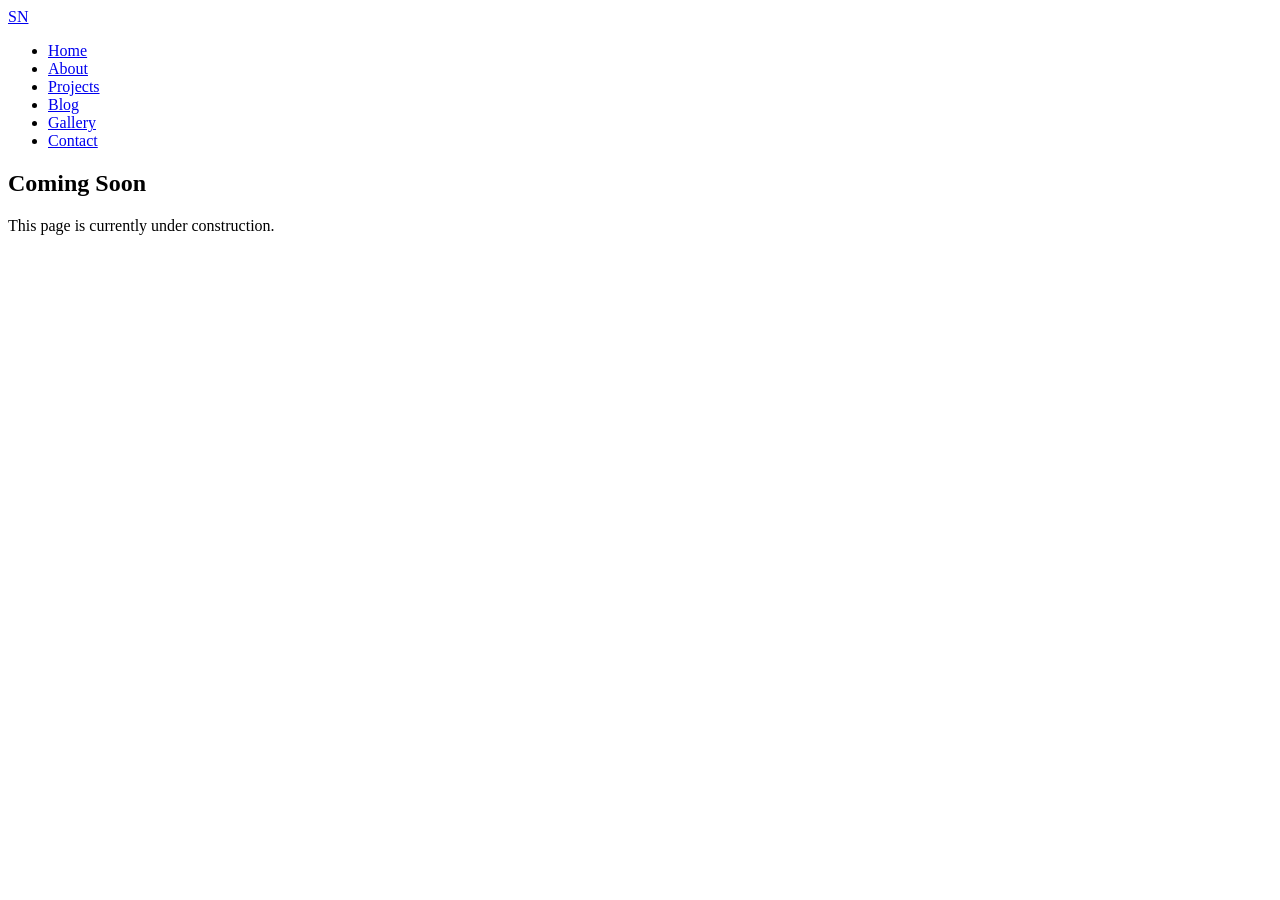
==== about.html @ f12b9c79 "Add files via upload" ====
<!DOCTYPE html>
<html lang="en">
<head>
<meta charset="UTF-8">
<meta name="viewport" content="width=device-width, initial-scale=1.0">
<title>Coming Soon</title>

<link rel="stylesheet" href="css/style.css">

</head>

<body>

<nav>

<a href="index.html" class="logo">SN</a>

<ul class="nav-links">

<li><a href="index.html">Home</a></li>
<li><a href="about.html" class="active">About</a></li>
<li><a href="projects.html">Projects</a></li>
<li><a href="blog.html">Blog</a></li>
<li><a href="gallery.html">Gallery</a></li>
<li><a href="contact.html">Contact</a></li>

</ul>

</nav>

<section class="hero">

<h1>Coming Soon</h1>

<p>This page is currently under construction.</p>

</section>

</body>
</html>
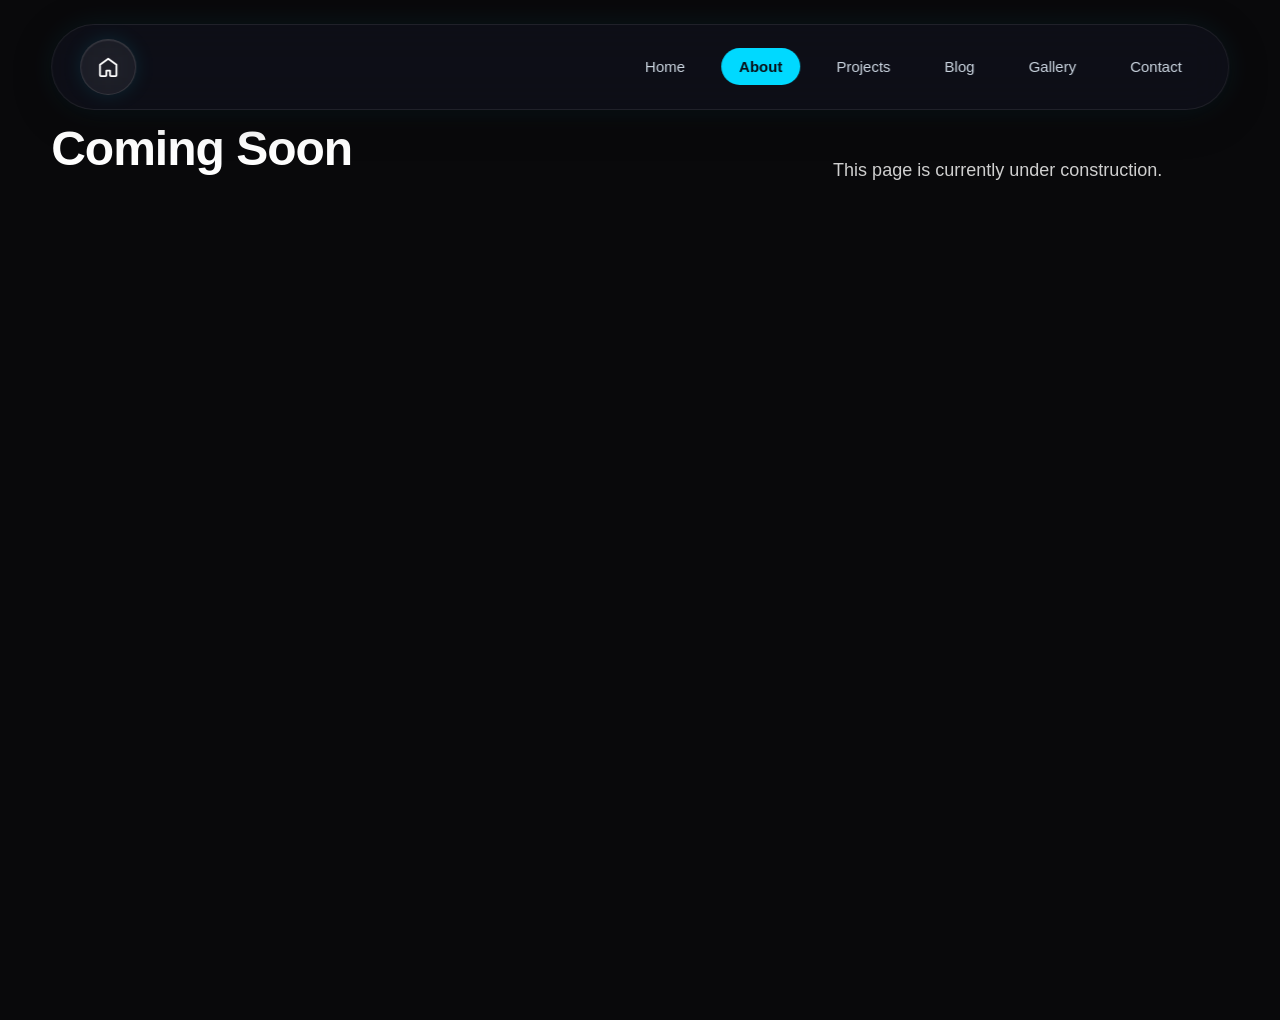
==== commit bc41d11c: "Replace SN text logo with home icon for better mobile display" ====
--- a/about.html
+++ b/about.html
@@ -13,7 +13,11 @@
 
 <nav>
 
-<a href="index.html" class="logo">SN</a>
+<a href="index.html" class="logo" aria-label="Home">
+    <svg xmlns="http://www.w3.org/2000/svg" viewBox="0 0 24 24" width="22" height="22" fill="none" stroke="currentColor" stroke-width="2" stroke-linecap="round" stroke-linejoin="round">
+        <path d="M3 9.5L12 3l9 6.5V21a1 1 0 0 1-1 1h-5a1 1 0 0 1-1-1v-5H10v5a1 1 0 0 1-1 1H4a1 1 0 0 1-1-1z"/>
+    </svg>
+</a>
 
 <ul class="nav-links">
 
--- a/css/style.css
+++ b/css/style.css
@@ -0,0 +1,918 @@
+*{
+margin:0;
+padding:0;
+box-sizing:border-box;
+font-family:Arial,Helvetica,sans-serif;
+}
+
+body{
+background:#09090b;
+color:white;
+overflow-x:hidden;
+min-height:100vh;
+position:relative;
+}
+
+#background{
+position:fixed;
+width:100%;
+height:100%;
+top:0;
+left:0;
+overflow:hidden;
+z-index:-2;
+background:
+radial-gradient(circle at top,#111933,#05070f);
+}
+
+.blob{
+position:absolute;
+width:420px;
+height:420px;
+border-radius:50%;
+filter:blur(90px);
+animation:float 18s ease-in-out infinite;
+opacity:.55;
+}
+
+.blob1{
+background:#00d9ff;
+left:-120px;
+top:-100px;
+}
+
+.blob2{
+background:#8a5cff;
+right:-120px;
+top:150px;
+animation-delay:4s;
+}
+
+.blob3{
+background:#ff0066;
+bottom:-140px;
+left:35%;
+animation-delay:8s;
+}
+
+@keyframes float{
+
+0%{
+transform:translate(0,0) scale(1);
+}
+
+50%{
+transform:translate(120px,-80px) scale(1.25);
+}
+
+100%{
+transform:translate(0,0) scale(1);
+}
+
+}
+
+nav{
+
+position:fixed;
+
+top:24px;
+
+left:50%;
+
+transform:translateX(-50%);
+
+width:min(1200px,92%);
+
+padding:14px 28px;
+
+display:flex;
+
+justify-content:space-between;
+
+align-items:center;
+
+border-radius:999px;
+
+background:rgba(20,24,38,.45);
+
+backdrop-filter:blur(20px);
+
+border:1px solid rgba(255,255,255,.08);
+
+box-shadow:
+0 8px 40px rgba(0,0,0,.25),
+0 0 30px rgba(0,217,255,.08);
+
+z-index:1000;
+
+}
+
+.logo{
+    width:56px;
+    height:56px;
+
+    display:flex;
+    align-items:center;
+    justify-content:center;
+
+    text-decoration:none;
+
+    border-radius:50%;
+
+    background:rgba(255,255,255,.06);
+
+    backdrop-filter:blur(20px);
+
+    border:1px solid rgba(255,255,255,.12);
+
+    box-shadow:
+        0 0 20px rgba(0,217,255,.12),
+        inset 0 1px rgba(255,255,255,.08);
+
+    transition:.35s ease;
+}
+
+.logo span{
+    font-size:20px;
+    font-weight:700;
+    color:white;
+    letter-spacing:2px;
+}
+.logo:hover{
+
+    transform:translateY(-3px) scale(1.06);
+
+    background:rgba(0,217,255,.15);
+
+    box-shadow:
+        0 0 35px rgba(0,217,255,.35),
+        inset 0 1px rgba(255,255,255,.15);
+
+}
+.logo{
+    width:56px;
+    height:56px;
+
+    display:flex;
+    align-items:center;
+    justify-content:center;
+
+    position:relative;
+    overflow:visible;
+
+    text-decoration:none;
+
+    border-radius:50%;
+
+    background:rgba(255,255,255,.06);
+
+    backdrop-filter:blur(20px);
+
+    border:1px solid rgba(255,255,255,.12);
+
+    box-shadow:
+        0 0 20px rgba(0,217,255,.12),
+        inset 0 1px rgba(255,255,255,.08);
+
+    transition:.35s ease;
+}
+
+.logo:hover::before{
+
+opacity:1;
+
+}
+
+nav ul{
+
+display:flex;
+gap:35px;
+
+list-style:none;
+
+}
+
+nav a{
+
+text-decoration:none;
+
+color:white;
+
+transition:.3s;
+
+}
+
+nav a:hover{
+
+color:#00d9ff;
+
+}
+
+.hero{
+width:min(1400px,92%);
+margin:120px auto 80px;
+display:grid;
+grid-template-columns:1.5fr .8fr;
+align-items:center;
+gap:40px;
+}
+
+.hero h1{
+    font-size:48px;
+    font-weight:600;
+    line-height:1.2;
+    margin-bottom:12px;
+    letter-spacing:-1px;
+}
+
+.hero h1 span{
+white-space:nowrap;
+}
+
+.hero h2{
+    font-size:22px;
+    font-weight:400;
+    color:#9ca3af;
+    margin-bottom:20px;
+}
+
+.hero p{
+
+margin-top:30px;
+
+font-size:18px;
+
+line-height:1.8;
+
+color:#cfcfcf;
+
+}
+
+.hero-buttons{
+    display:flex;
+    gap:16px;
+    margin-top:35px;
+}
+
+.btn{
+    display:inline-flex;
+    align-items:center;
+    justify-content:center;
+
+    padding:14px 28px;
+
+    border-radius:999px;
+
+    text-decoration:none;
+
+    font-size:15px;
+    font-weight:600;
+
+    transition:all .3s ease;
+}
+
+.btn.primary{
+    background:#00d9ff;
+    color:#091018;
+}
+
+.btn.primary:hover{
+    transform:translateY(-3px);
+    box-shadow:0 12px 30px rgba(0,217,255,.35);
+}
+
+.btn.secondary{
+    background:rgba(255,255,255,.05);
+    border:1px solid rgba(255,255,255,.1);
+    color:white;
+}
+
+.btn.secondary:hover{
+    background:rgba(255,255,255,.1);
+    transform:translateY(-3px);
+}
+
+.profile-card{
+
+    background:rgba(255,255,255,.05);
+
+    border:1px solid rgba(255,255,255,.08);
+
+    backdrop-filter:blur(24px);
+
+    border-radius:28px;
+
+    padding:40px 30px;
+
+    text-align:center;
+
+    box-shadow:
+        0 20px 50px rgba(0,0,0,.35);
+
+    transition:all .35s ease;
+
+}
+.profile-card:hover{
+
+    transform:translateY(-8px);
+
+    box-shadow:
+        0 25px 60px rgba(0,0,0,.45),
+        0 0 35px rgba(0,217,255,.15);
+
+}
+.profile-photo{
+
+width:170px;
+height:170px;
+
+margin:0 auto 20px;
+
+padding:4px;
+
+border-radius:50%;
+
+background:linear-gradient(
+135deg,
+#00d9ff,
+#4f46e5,
+#00d9ff
+);
+
+box-shadow:
+0 0 30px rgba(0,217,255,.25);
+
+}
+
+.profile-photo img{
+
+width:100%;
+height:100%;
+
+object-fit:cover;
+
+border-radius:50%;
+
+display:block;
+
+}
+
+#loader{
+
+position:fixed;
+
+inset:0;
+
+background-image: linear-gradient(rgba(0, 0, 0, 0.6), rgba(0, 0, 0, 0.6)), url('../images/samurai-bg.jpg');
+background-size: cover;
+background-position: center;
+background-repeat: no-repeat;
+
+display:flex;
+
+flex-direction:column;
+
+justify-content:center;
+
+align-items:center;
+
+gap:25px;
+
+z-index:9999;
+
+}
+
+.loading-bar{
+
+width:320px;
+
+height:8px;
+
+background:#222;
+
+border-radius:20px;
+
+overflow:hidden;
+
+}
+
+.loading-fill{
+
+height:100%;
+
+width:0;
+
+background:linear-gradient(90deg,#00d9ff,#8a5cff);
+
+animation:loading 3s forwards;
+
+}
+
+@keyframes loading{
+
+100%{
+
+width:100%;
+
+}
+
+}
+#loader{
+transition:opacity .8s ease;
+}
+#welcome{
+position:fixed;
+inset:0;
+display:flex;
+justify-content:center;
+align-items:center;
+background:rgba(0,0,0,.75);
+backdrop-filter:blur(10px);
+opacity:0;
+pointer-events:none;
+z-index:5000;
+transition:opacity .6s ease;
+}
+
+#welcome.show{
+opacity:1;
+}
+
+#welcome-text{
+font-size:56px;
+font-weight:700;
+letter-spacing:2px;
+color:white;
+opacity:0;
+transform:scale(0.85);
+transition:opacity .8s ease, transform .8s ease;
+}
+
+#welcome.show #welcome-text{
+opacity:1;
+transform:scale(1);
+}
+.tag{
+    display:inline-block;
+    padding:8px 16px;
+    margin-bottom:20px;
+
+    background:rgba(255,255,255,.05);
+
+    border:1px solid rgba(255,255,255,.08);
+
+    border-radius:999px;
+
+    color:#cbd5e1;
+
+    font-size:13px;
+
+    letter-spacing:.5px;
+}
+
+.socials{
+
+display:flex;
+
+gap:14px;
+
+margin-top:25px;
+
+}
+
+.socials a{
+
+text-decoration:none;
+
+color:white;
+
+padding:10px 18px;
+
+border-radius:25px;
+
+background:rgba(255,255,255,.08);
+
+transition:.3s;
+
+}
+
+.socials a:hover{
+
+background:#00d9ff;
+
+color:black;
+
+}
+.background{
+position:fixed;
+inset:0;
+overflow:hidden;
+z-index:-5;
+}
+
+.grid{
+position:absolute;
+inset:0;
+
+background-image:
+linear-gradient(rgba(255,255,255,.04) 1px,transparent 1px),
+linear-gradient(90deg,rgba(255,255,255,.04) 1px,transparent 1px);
+
+background-size:60px 60px;
+
+mask-image:radial-gradient(circle,black 40%,transparent 100%);
+}
+
+.blob{
+
+position:absolute;
+
+width:500px;
+height:500px;
+
+border-radius:50%;
+
+filter:blur(120px);
+
+opacity:.45;
+
+animation:float 16s ease-in-out infinite;
+
+}
+
+.blob1{
+
+background:#00d9ff;
+
+top:-150px;
+
+left:-120px;
+
+}
+
+.blob2{
+
+background:#ff0077;
+
+bottom:-180px;
+
+left:35%;
+
+animation-delay:4s;
+
+}
+
+.blob3{
+
+background:#7b61ff;
+
+right:-150px;
+
+top:100px;
+
+animation-delay:8s;
+
+}
+
+@keyframes float{
+
+0%{
+
+transform:translate(0,0) scale(1);
+
+}
+
+50%{
+
+transform:translate(60px,-70px) scale(1.2);
+
+}
+
+100%{
+
+transform:translate(0,0) scale(1);
+
+}
+
+}
+@media (max-width: 900px){
+
+.hero{
+grid-template-columns:1fr;
+text-align:center;
+}
+
+.hero h1{
+    font-size:48px;
+    font-weight:600;
+    line-height:1.2;
+    margin-bottom:12px;
+    letter-spacing:-1px;
+}
+
+.hero h1 span{
+    white-space:nowrap;
+}
+}
+.cursor{
+    color:#00d9ff;
+    animation:blink 1s infinite;
+}
+
+@keyframes blink{
+    0%,50%{
+        opacity:1;
+    }
+
+    51%,100%{
+        opacity:0;
+    }
+}
+.projects{
+    width:min(1200px,92%);
+    margin:120px auto;
+}
+
+.section-title{
+    text-align:center;
+    margin-bottom:50px;
+}
+
+.section-title h2{
+    font-size:36px;
+    margin-bottom:10px;
+}
+
+.section-title p{
+    color:#9ca3af;
+}
+
+.project-grid{
+    display:grid;
+    grid-template-columns:repeat(auto-fit,minmax(280px,1fr));
+    gap:30px;
+}
+
+.project-card{
+    background:rgba(255,255,255,.06);
+    border:1px solid rgba(255,255,255,.08);
+    backdrop-filter:blur(18px);
+    border-radius:24px;
+    padding:22px;
+    transition:.3s;
+}
+
+.project-card:hover{
+    transform:translateY(-8px);
+    box-shadow:0 15px 40px rgba(0,217,255,.18);
+}
+
+.project-image{
+    height:180px;
+    border-radius:18px;
+    display:flex;
+    align-items:center;
+    justify-content:center;
+    background:linear-gradient(135deg,#1e293b,#111827);
+    color:#9ca3af;
+    margin-bottom:20px;
+}
+
+.project-card h3{
+    margin-bottom:12px;
+}
+
+.project-card p{
+    color:#cbd5e1;
+    margin-bottom:18px;
+    line-height:1.6;
+}
+
+.project-card a{
+    color:#00d9ff;
+    text-decoration:none;
+    font-weight:600;
+}
+
+.project-card a:hover{
+    text-decoration:underline;
+}
+.nav-links{
+
+display:flex;
+
+gap:18px;
+
+list-style:none;
+
+margin:0;
+
+padding:0;
+
+}
+
+.nav-links a{
+
+text-decoration:none;
+
+color:#cbd5e1;
+
+padding:10px 18px;
+
+border-radius:999px;
+
+transition:.3s;
+
+font-size:15px;
+
+}
+
+.nav-links a:hover{
+
+background:rgba(255,255,255,.08);
+
+color:white;
+
+}
+
+.nav-links a.active{
+
+background:#00d9ff;
+
+color:#091018;
+
+font-weight:600;
+
+}
+.eyebrow{
+    display:inline-block;
+    margin-bottom:18px;
+    font-size:13px;
+    font-weight:600;
+    letter-spacing:2px;
+    text-transform:uppercase;
+    color:#00d9ff;
+}
+.background{
+
+    position:fixed;
+
+    inset:0;
+
+    overflow:hidden;
+
+    z-index:-2;
+
+}
+
+.blob{
+
+    position:absolute;
+
+    border-radius:50%;
+
+    filter:blur(120px);
+
+    opacity:.35;
+
+    animation:float 18s ease-in-out infinite;
+
+}
+
+.blob1{
+
+    width:420px;
+    height:420px;
+
+    background:#00d9ff;
+
+    top:-120px;
+    left:-100px;
+
+}
+
+.blob2{
+
+    width:380px;
+    height:380px;
+
+    background:#4f46e5;
+
+    bottom:-100px;
+    right:-80px;
+
+    animation-delay:4s;
+
+}
+
+.blob3{
+
+    width:320px;
+    height:320px;
+
+    background:#2563eb;
+
+    top:45%;
+    left:50%;
+
+    transform:translate(-50%,-50%);
+
+    animation-delay:8s;
+
+}
+
+@keyframes float{
+
+    0%{
+
+        transform:translate(0,0) scale(1);
+
+    }
+
+    50%{
+
+        transform:translate(60px,-40px) scale(1.15);
+
+    }
+
+    100%{
+
+        transform:translate(0,0) scale(1);
+
+    }
+
+}
+    
+/* Social links - shared base */
+.social-links {
+  display: flex;
+  justify-content: center;
+  gap: 1.5rem;
+  flex-wrap: wrap;
+}
+
+.social-link {
+  display: flex;
+  align-items: center;
+  gap: 0.75rem;
+  color: #fff;
+  text-decoration: none;
+  font-size: 1rem;
+  transition: all 0.2s ease;
+}
+
+.social-link svg {
+  width: 22px;
+  height: 22px;
+  flex-shrink: 0;
+  padding: 8px;
+  background: rgba(255, 255, 255, 0.1);
+  border-radius: 50%;
+  box-sizing: content-box;
+  transition: all 0.2s ease;
+}
+
+.social-link:hover svg {
+  background: rgba(255, 255, 255, 0.25);
+  transform: translateY(-2px);
+}
+
+/* Column layout (used on contact page) */
+.social-links-column {
+  display: flex;
+  flex-direction: column;
+  align-items: flex-start;
+  gap: 0.9rem;
+  margin-top: 1.5rem;
+}
+
+/* Contact page background */
+.contact-bg {
+  background-image: linear-gradient(rgba(0, 0, 0, 0.55), rgba(0, 0, 0, 0.55)), url('../images/samurai-bg.jpg');
+  background-size: cover;
+  background-position: center;
+  background-repeat: no-repeat;
+  background-attachment: fixed;
+  min-height: 100vh;
+}
+
+.contact-hero {
+  color: #fff;
+  grid-template-columns: 1fr;
+}
+.post-content {
+  max-width: 800px;
+}
+
+.post-image {
+  width: 100%;
+  border-radius: 20px;
+  margin-bottom: 20px;
+}
+.welcome-box {
+  transition: transform 0.5s ease, opacity 0.5s ease;
+}
+
+#welcome:not(.show) .welcome-box {
+  transform: scale(0.95);
+}
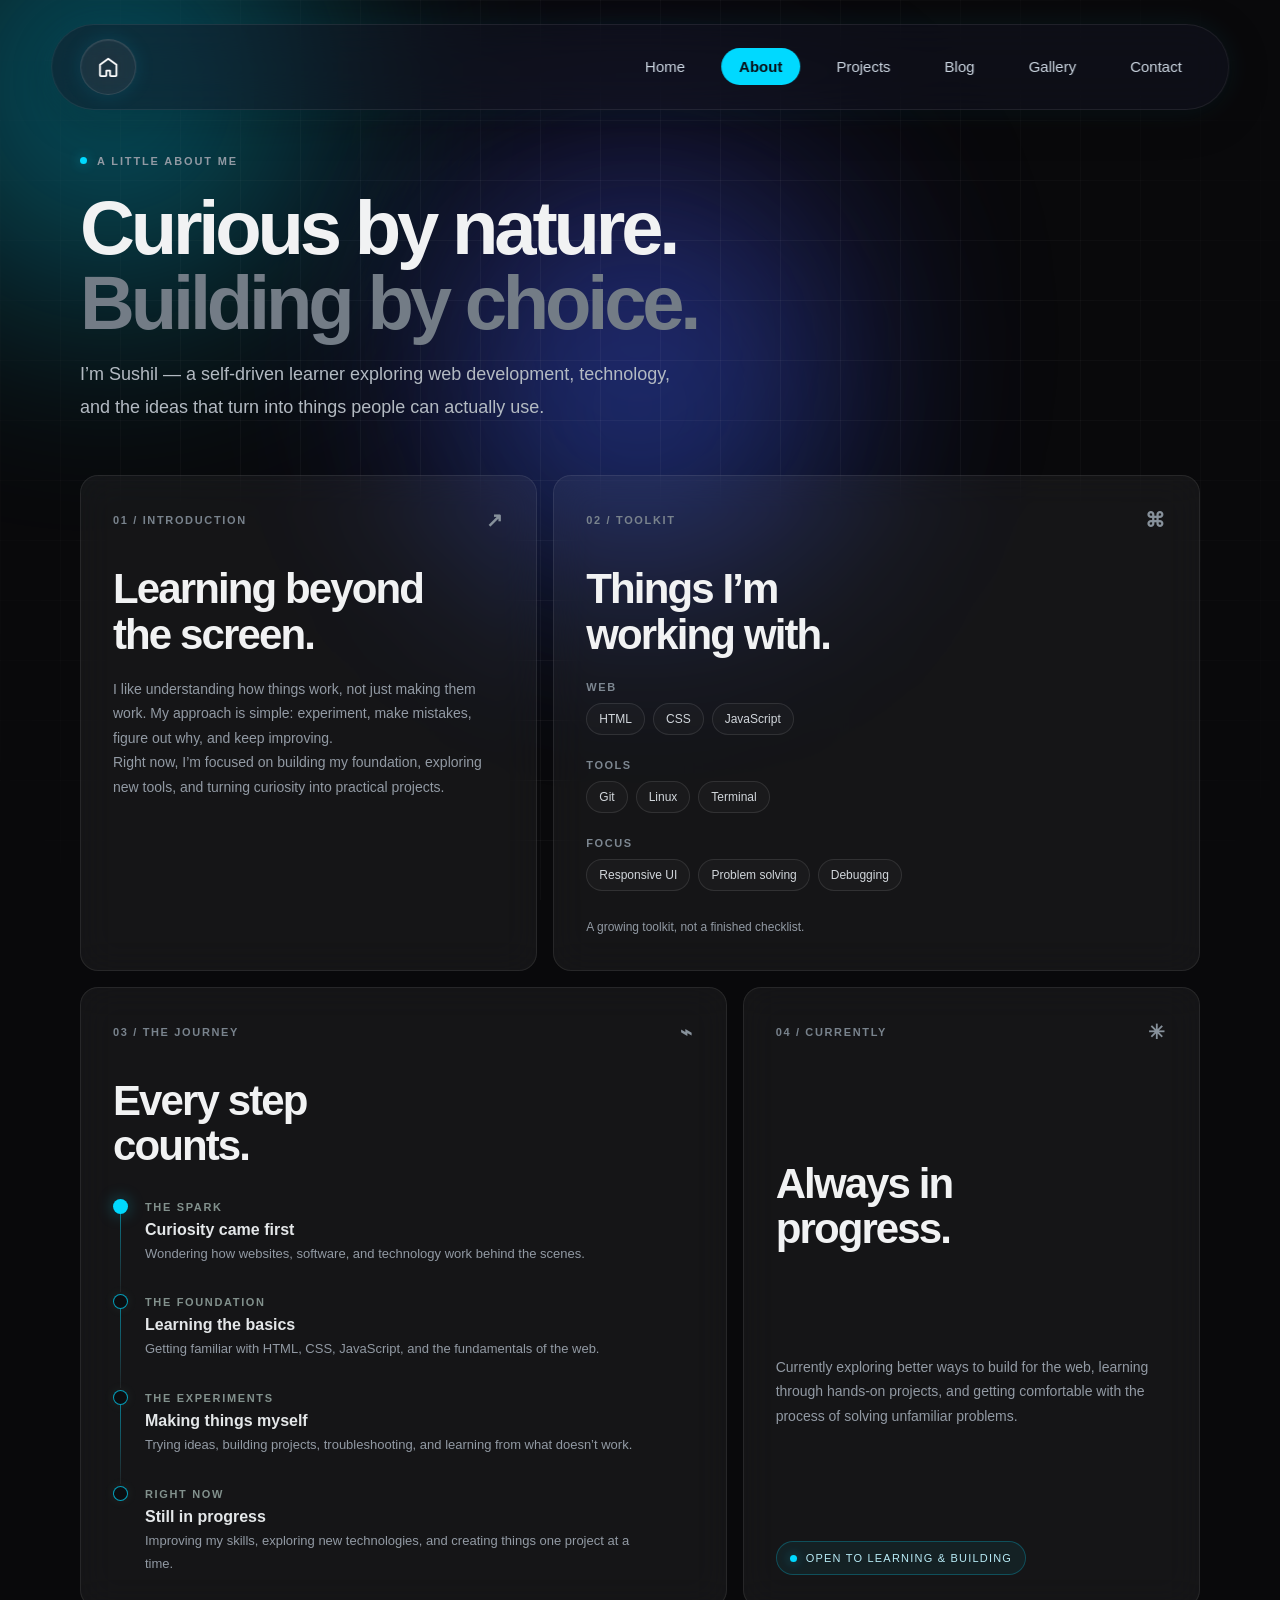
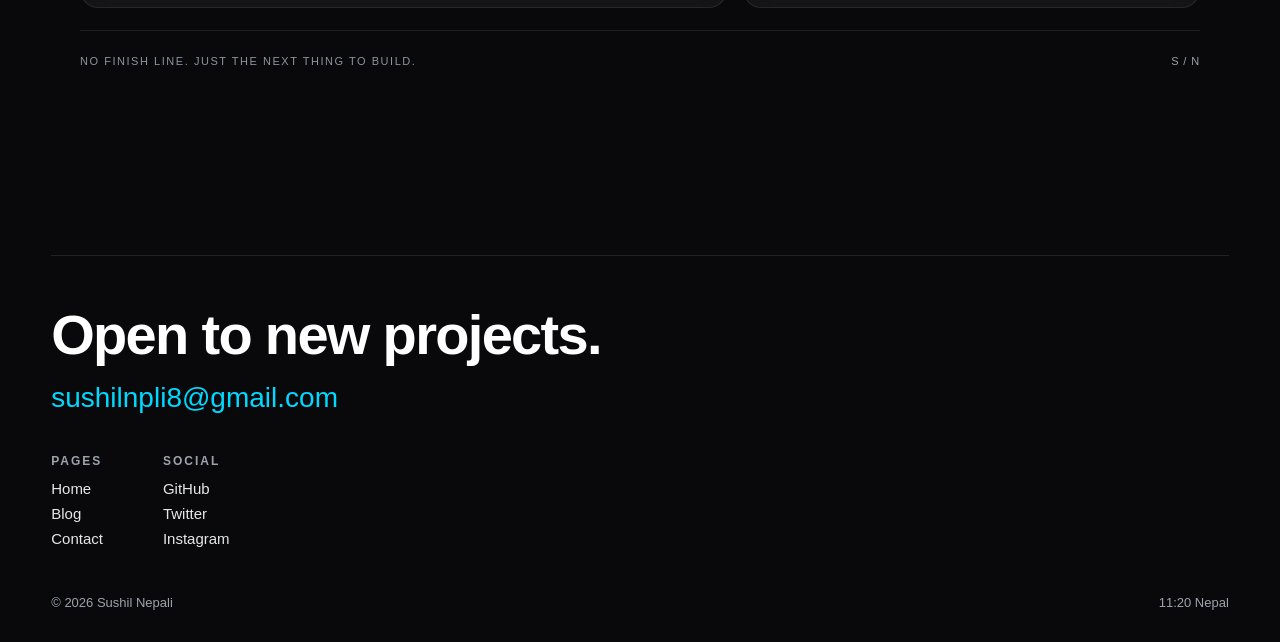
==== commit fefec384: "Revamp about.html with personal details and layout Updated the about page to include personal inform" ====
--- a/about.html
+++ b/about.html
@@ -3,15 +3,19 @@
 <head>
 <meta charset="UTF-8">
 <meta name="viewport" content="width=device-width, initial-scale=1.0">
-<title>Coming Soon</title>
+<title>About | Sushil Nepali</title>
+<link rel="stylesheet" href="css/style.css">
+<link rel="stylesheet" href="css/about.css">
+</head>
+<body>
+    <div class="background">
+        <div class="blob blob1"></div>
+        <div class="blob blob2"></div>
+        <div class="blob blob3"></div>
+        <div class="grid"></div>
+    </div>
 
-<link rel="stylesheet" href="css/style.css">
-
-</head>
-
-<body>
-
-<nav>
+    <nav>
 
 <a href="index.html" class="logo" aria-label="Home">
     <svg xmlns="http://www.w3.org/2000/svg" viewBox="0 0 24 24" width="22" height="22" fill="none" stroke="currentColor" stroke-width="2" stroke-linecap="round" stroke-linejoin="round">
@@ -32,13 +36,58 @@
 
 </nav>
 
-<section class="hero">
+<section class="about-section" id="about">
+  <div class="about-shell">
+    <header class="about-heading reveal">
+      <span class="about-eyebrow"><span class="about-dot"></span> A LITTLE ABOUT ME</span>
+      <h2>Curious by nature.<br><span>Building by choice.</span></h2>
+      <p class="about-lead">I’m Sushil — a self-driven learner exploring web development, technology, and the ideas that turn into things people can actually use.</p>
+    </header>
 
-<h1>Coming Soon</h1>
 
-<p>This page is currently under construction.</p>
+    <div class="about-grid">
+      <article class="about-card about-intro reveal">
+        <div class="about-card-top"><span>01 / INTRODUCTION</span><span class="about-mark" aria-hidden="true">↗</span></div>
+        <h3>Learning beyond<br>the screen.</h3>
+        <p>I like understanding how things work, not just making them work. My approach is simple: experiment, make mistakes, figure out why, and keep improving.</p>
+        <p>Right now, I’m focused on building my foundation, exploring new tools, and turning curiosity into practical projects.</p>
+      </article>
 
+
+      <article class="about-card about-skills reveal">
+        <div class="about-card-top"><span>02 / TOOLKIT</span><span class="about-mark" aria-hidden="true">⌘</span></div>
+        <h3>Things I’m<br>working with.</h3>
+        <div class="about-skill-group"><span class="about-skill-label">WEB</span><div class="about-tags"><span>HTML</span><span>CSS</span><span>JavaScript</span></div></div>
+        <div class="about-skill-group"><span class="about-skill-label">TOOLS</span><div class="about-tags"><span>Git</span><span>Linux</span><span>Terminal</span></div></div>
+        <div class="about-skill-group"><span class="about-skill-label">FOCUS</span><div class="about-tags"><span>Responsive UI</span><span>Problem solving</span><span>Debugging</span></div></div>
+        <p class="about-small-note">A growing toolkit, not a finished checklist.</p>
+      </article>
+
+
+      <article class="about-card about-journey reveal">
+        <div class="about-card-top"><span>03 / THE JOURNEY</span><span class="about-mark" aria-hidden="true">⌁</span></div>
+        <h3>Every step<br>counts.</h3>
+        <div class="about-timeline">
+          <div class="about-timeline-item"><span class="about-timeline-marker"></span><div><span class="about-timeline-label">THE SPARK</span><h4>Curiosity came first</h4><p>Wondering how websites, software, and technology work behind the scenes.</p></div></div>
+          <div class="about-timeline-item"><span class="about-timeline-marker"></span><div><span class="about-timeline-label">THE FOUNDATION</span><h4>Learning the basics</h4><p>Getting familiar with HTML, CSS, JavaScript, and the fundamentals of the web.</p></div></div>
+          <div class="about-timeline-item"><span class="about-timeline-marker"></span><div><span class="about-timeline-label">THE EXPERIMENTS</span><h4>Making things myself</h4><p>Trying ideas, building projects, troubleshooting, and learning from what doesn’t work.</p></div></div>
+          <div class="about-timeline-item"><span class="about-timeline-marker"></span><div><span class="about-timeline-label">RIGHT NOW</span><h4>Still in progress</h4><p>Improving my skills, exploring new technologies, and creating things one project at a time.</p></div></div>
+        </div>
+      </article>
+
+
+      <article class="about-card about-now reveal">
+        <div class="about-card-top"><span>04 / CURRENTLY</span><span class="about-mark" aria-hidden="true">✳</span></div>
+        <h3>Always in<br>progress.</h3>
+        <p>Currently exploring better ways to build for the web, learning through hands-on projects, and getting comfortable with the process of solving unfamiliar problems.</p>
+        <div class="about-current-status"><span class="about-dot"></span> OPEN TO LEARNING &amp; BUILDING</div>
+      </article>
+    </div>
+    <footer class="about-footer reveal"><span>NO FINISH LINE. JUST THE NEXT THING TO BUILD.</span><span class="about-footer-symbol">S / N</span></footer>
+  </div>
 </section>
 
+<script src="js/about.js"></script>
+<script src="js/ui.js"></script>
 </body>
-</html>+</html>
--- a/css/style.css
+++ b/css/style.css
@@ -915,4 +915,335 @@
 
 #welcome:not(.show) .welcome-box {
   transform: scale(0.95);
-}+}
+.project-image{
+    overflow:hidden;
+}
+
+.project-image img{
+    width:100%;
+    height:100%;
+    object-fit:cover;
+    border-radius:18px;
+    display:block;
+}
+/* ---------- Homepage: Latest Posts strip ---------- */
+.latest{
+    width:min(1200px,92%);
+    margin:0 auto 80px;
+}
+
+.latest .section-title{
+    margin-bottom:30px;
+}
+
+.latest-all{
+    display:inline-block;
+    margin-top:10px;
+    color:#00d9ff;
+    text-decoration:none;
+    font-weight:600;
+}
+
+.latest-all:hover{
+    text-decoration:underline;
+}
+
+.latest-viewport{
+    overflow:hidden;
+    padding:10px 0;
+    -webkit-mask-image:linear-gradient(90deg,transparent,#000 6%,#000 94%,transparent);
+    mask-image:linear-gradient(90deg,transparent,#000 6%,#000 94%,transparent);
+}
+
+.latest-track{
+    display:flex;
+    width:max-content;
+    animation:latest-scroll var(--dur,30s) linear infinite;
+}
+
+.latest-track.static{
+    animation:none;
+    width:auto;
+    justify-content:center;
+    flex-wrap:wrap;
+}
+
+.latest-viewport:hover .latest-track,
+.latest-viewport:focus-within .latest-track{
+    animation-play-state:paused;
+}
+
+@keyframes latest-scroll{
+    to{ transform:translateX(-50%); }
+}
+
+.latest-card{
+    position:relative;
+    flex:0 0 260px;
+    height:200px;
+    margin-right:18px;
+    border-radius:20px;
+    overflow:hidden;
+    display:flex;
+    flex-direction:column;
+    justify-content:flex-end;
+    text-decoration:none;
+    color:#fff;
+    background:linear-gradient(135deg,#1e293b,#111827);
+    border:1px solid rgba(255,255,255,.08);
+    transition:transform .3s, box-shadow .3s;
+}
+
+.latest-card:hover{
+    transform:translateY(-6px);
+    box-shadow:0 15px 40px rgba(0,217,255,.18);
+}
+
+.latest-card img{
+    position:absolute;
+    inset:0;
+    width:100%;
+    height:100%;
+    object-fit:cover;
+}
+
+.latest-meta{
+    position:relative;
+    padding:16px;
+}
+
+.latest-card.has-img .latest-meta{
+    padding-top:44px;
+    background:linear-gradient(transparent,rgba(0,0,0,.82));
+}
+
+.latest-card.has-img .latest-meta:empty{
+    display:none;
+}
+
+.latest-card.text-only{
+    justify-content:center;
+}
+
+.latest-meta h3{
+    font-size:16px;
+    margin-bottom:6px;
+}
+
+.latest-meta p{
+    font-size:14px;
+    line-height:1.5;
+    color:#cbd5e1;
+    margin-bottom:6px;
+    display:-webkit-box;
+    -webkit-line-clamp:3;
+    -webkit-box-orient:vertical;
+    overflow:hidden;
+}
+
+.latest-meta span{
+    font-size:12px;
+    color:#9ca3af;
+}
+
+@media (prefers-reduced-motion:reduce){
+    .latest-track{ animation:none; }
+    .latest-viewport{ overflow-x:auto; }
+}
+/* ---------- Counter loader ---------- */
+#loader{
+    background-image:linear-gradient(rgba(0,0,0,.55),rgba(0,0,0,.55)), url('../images/samurai-bg.jpg');
+    background-color:#09090b;
+    background-size:cover;
+    background-position:center;
+    background-repeat:no-repeat;
+    display:block;
+    transition:transform .9s cubic-bezier(.76,0,.24,1);
+}
+
+#loader.done{
+    transform:translateY(-100%);
+}
+
+.loader-status,
+.loader-name{
+    position:absolute;
+    top:32px;
+    font-size:13px;
+    letter-spacing:2px;
+    text-transform:uppercase;
+}
+
+.loader-status{
+    left:5vw;
+    color:#00d9ff;
+}
+
+.loader-name{
+    right:5vw;
+    color:#9ca3af;
+}
+
+.loader-count{
+    position:absolute;
+    left:5vw;
+    bottom:48px;
+    font-size:clamp(80px,18vw,240px);
+    font-weight:600;
+    line-height:.9;
+    letter-spacing:-.04em;
+    font-variant-numeric:tabular-nums;
+}
+
+.loader-count small{
+    font-size:.25em;
+    margin-left:.1em;
+    color:#00d9ff;
+    letter-spacing:0;
+}
+
+.loader-line{
+    position:absolute;
+    left:0;
+    right:0;
+    bottom:0;
+    height:3px;
+    background:rgba(255,255,255,.08);
+}
+
+#loader-fill{
+    height:100%;
+    background:#00d9ff;
+    transform:scaleX(0);
+    transform-origin:left;
+}
+/* ---------- UI refresh ---------- */
+
+/* Section headings: left-aligned with a divider */
+.section-title{
+    text-align:left;
+    padding-bottom:18px;
+    margin-bottom:36px;
+    border-bottom:1px solid rgba(255,255,255,.1);
+}
+
+.section-title h2{
+    font-size:32px;
+    letter-spacing:-.02em;
+}
+
+/* Status bar under the hero */
+.hero-meta-bar{
+    width:min(1200px,92%);
+    margin:0 auto 60px;
+    padding:16px 0;
+    border-top:1px solid rgba(255,255,255,.1);
+    border-bottom:1px solid rgba(255,255,255,.1);
+    display:flex;
+    align-items:center;
+    flex-wrap:wrap;
+    gap:12px;
+    font-size:14px;
+    color:#9ca3af;
+}
+
+.hero-meta-bar [data-clock]{
+    color:#fff;
+    font-variant-numeric:tabular-nums;
+}
+
+.status-dot{
+    width:8px;
+    height:8px;
+    border-radius:50%;
+    background:#22c55e;
+    animation:status-pulse 2s infinite;
+}
+
+@keyframes status-pulse{
+    0%{ box-shadow:0 0 0 0 rgba(34,197,94,.6); }
+    70%{ box-shadow:0 0 0 8px rgba(34,197,94,0); }
+    100%{ box-shadow:0 0 0 0 rgba(34,197,94,0); }
+}
+
+/* Footer */
+.site-footer{
+    width:min(1200px,92%);
+    margin:60px auto 0;
+    padding:48px 0 32px;
+    border-top:1px solid rgba(255,255,255,.1);
+}
+
+.footer-cta{
+    font-size:clamp(28px,5vw,56px);
+    font-weight:600;
+    letter-spacing:-.03em;
+    line-height:1.1;
+}
+
+.footer-mail{
+    display:inline-block;
+    margin-top:16px;
+    color:#00d9ff;
+    text-decoration:none;
+    font-size:clamp(18px,2.4vw,28px);
+}
+
+.footer-mail:hover{
+    text-decoration:underline;
+}
+
+.footer-cols{
+    display:flex;
+    flex-wrap:wrap;
+    gap:60px;
+    margin-top:40px;
+}
+
+.footer-cols h4{
+    font-size:12px;
+    font-weight:600;
+    letter-spacing:2px;
+    text-transform:uppercase;
+    color:#9ca3af;
+    margin-bottom:12px;
+}
+
+.footer-cols a{
+    display:block;
+    margin-bottom:8px;
+    font-size:15px;
+    color:#e5e7eb;
+    text-decoration:none;
+}
+
+.footer-cols a:hover{
+    color:#00d9ff;
+}
+
+.footer-bottom{
+    display:flex;
+    justify-content:space-between;
+    flex-wrap:wrap;
+    gap:12px;
+    margin-top:40px;
+    font-size:13px;
+    color:#9ca3af;
+}
+
+/* Scroll reveal */
+.reveal{
+    opacity:0;
+    transform:translateY(24px);
+    transition:opacity .7s ease, transform .7s ease;
+}
+
+.reveal.in{
+    opacity:1;
+    transform:none;
+}
+
+@media (prefers-reduced-motion:reduce){
+    .reveal{ opacity:1; transform:none; transition:none; }
+}
--- a/css/about.css
+++ b/css/about.css
@@ -0,0 +1,89 @@
+/* ABOUT SECTION — scoped styles; won't intentionally style the rest of your site */
+.about-section {
+  --about-bg: #0b0d10;
+  --about-card: #11151a;
+  --about-line: rgba(255,255,255,.09);
+  --about-text: #f1f2f3;
+  --about-muted: #929aa4;
+  --about-accent: #a9f0d1;
+  background: var(--about-bg);
+  color: var(--about-text);
+  padding: clamp(70px, 10vw, 130px) 24px;
+  font-family: inherit;
+}
+.about-section * { box-sizing: border-box; }
+.about-shell { max-width: 1120px; margin: 0 auto; }
+.about-heading { max-width: 740px; margin-bottom: 52px; }
+.about-eyebrow { display: inline-flex; align-items: center; gap: 10px; color: var(--about-muted); font-size: 11px; letter-spacing: .17em; font-weight: 700; }
+.about-dot { display: inline-block; width: 7px; height: 7px; border-radius: 50%; background: var(--about-accent); box-shadow: 0 0 12px rgba(169,240,209,.35); }
+.about-heading h2 { margin: 22px 0 18px; font-size: clamp(38px, 7vw, 76px); line-height: .99; letter-spacing: -.055em; font-weight: 650; }
+.about-heading h2 span { color: #737c86; }
+.about-lead { max-width: 620px; color: #b3bac2; font-size: clamp(15px, 2vw, 18px); line-height: 1.8; margin: 0; }
+.about-grid { display: grid; grid-template-columns: repeat(12, 1fr); gap: 16px; }
+.about-card { position: relative; overflow: hidden; background: linear-gradient(145deg, #14181e, #101318); border: 1px solid var(--about-line); border-radius: 18px; padding: clamp(22px, 3vw, 32px); transition: border-color .25s ease, transform .25s ease, background .25s ease; }
+.about-card:hover { border-color: rgba(169,240,209,.26); transform: translateY(-3px); }
+.about-intro { grid-column: span 5; min-height: 350px; }
+.about-skills { grid-column: span 7; min-height: 350px; }
+.about-journey { grid-column: span 7; }
+.about-now { grid-column: span 5; display: flex; flex-direction: column; justify-content: space-between; min-height: 350px; }
+.about-card-top { display: flex; justify-content: space-between; align-items: center; color: #79838d; font-size: 10px; font-weight: 700; letter-spacing: .15em; }
+.about-mark { font-size: 20px; color: #87919b; }
+.about-card h3 { font-size: clamp(28px, 4vw, 42px); letter-spacing: -.045em; line-height: 1.08; margin: 34px 0 20px; font-weight: 600; }
+.about-card p { color: var(--about-muted); font-size: 14px; line-height: 1.75; }
+.about-intro p { max-width: 450px; }
+.about-skill-group { margin: 24px 0; }
+.about-skill-label { display: block; margin-bottom: 10px; color: #7d8791; font-size: 10px; letter-spacing: .14em; font-weight: 700; }
+.about-tags { display: flex; flex-wrap: wrap; gap: 8px; }
+.about-tags span { border: 1px solid rgba(255,255,255,.1); background: rgba(255,255,255,.025); border-radius: 999px; padding: 8px 12px; color: #d2d7dc; font-size: 12px; }
+.about-small-note { font-size: 12px !important; margin-top: 26px; }
+.about-timeline { margin-top: 28px; }
+.about-timeline-item { display: grid; grid-template-columns: 18px 1fr; gap: 14px; position: relative; padding-bottom: 27px; }
+.about-timeline-item:last-child { padding-bottom: 0; }
+.about-timeline-item:not(:last-child)::after { content: ""; position: absolute; width: 1px; left: 7px; top: 16px; bottom: 0; background: linear-gradient(rgba(169,240,209,.42), rgba(255,255,255,.06)); }
+.about-timeline-marker { width: 15px; height: 15px; margin-top: 2px; border-radius: 50%; border: 1px solid rgba(169,240,209,.6); background: #11151a; box-shadow: 0 0 12px rgba(169,240,209,.08); z-index: 1; }
+.about-timeline-item:first-child .about-timeline-marker { background: var(--about-accent); box-shadow: 0 0 16px rgba(169,240,209,.22); }
+.about-timeline-label { color: #82918d; font-size: 9px; letter-spacing: .15em; font-weight: 700; }
+.about-timeline-item h4 { margin: 6px 0 4px; color: #e4e7e9; font-size: 16px; font-weight: 550; }
+.about-timeline-item p { margin: 0; max-width: 510px; font-size: 13px; }
+.about-current-status { display: inline-flex; align-items: center; gap: 9px; width: fit-content; border: 1px solid rgba(169,240,209,.15); background: rgba(169,240,209,.04); border-radius: 999px; padding: 10px 13px; margin-top: 30px; font-size: 9px; letter-spacing: .11em; color: #b6c9c0; }
+.about-footer { display: flex; justify-content: space-between; gap: 20px; padding-top: 24px; margin-top: 22px; border-top: 1px solid var(--about-line); color: #606a74; font-size: 9px; letter-spacing: .14em; }
+.about-footer-symbol { color: #9aa3ac; letter-spacing: .08em; }
+.about-section .reveal { opacity: 1; transform: none; }
+.about-section.about-motion .reveal { opacity: 0; transform: translateY(18px); transition: opacity .65s ease, transform .65s ease; }
+.about-section.about-motion .reveal.is-visible { opacity: 1; transform: translateY(0); }
+@media (max-width: 760px) { .about-intro, .about-skills, .about-journey, .about-now { grid-column: span 12; } .about-intro, .about-skills, .about-now { min-height: auto; } .about-heading { margin-bottom: 34px; } .about-card h3 { margin-top: 28px; } }
+@media (prefers-reduced-motion: reduce) { .about-section .reveal, .about-card { transition: none !important; transform: none !important; } }
+
+/* ---------- Integration with the rest of the site ---------- */
+.about-section{
+  --about-bg: transparent;      /* let the animated background show through */
+  --about-accent: #00d9ff;      /* match the site's cyan */
+  padding-top: 150px;           /* clear the fixed nav pill */
+}
+.about-card{
+  background: rgba(255,255,255,.05);
+  backdrop-filter: blur(18px);
+  border: 1px solid rgba(255,255,255,.08);
+}
+.about-card:hover{ border-color: rgba(0,217,255,.35); }
+.about-dot{ box-shadow: 0 0 12px rgba(0,217,255,.45); }
+.about-timeline-item:not(:last-child)::after{
+  background: linear-gradient(rgba(0,217,255,.5), rgba(255,255,255,.06));
+}
+.about-timeline-marker{ border-color: rgba(0,217,255,.7); background:#0b0d10; }
+.about-timeline-item:first-child .about-timeline-marker{
+  background: var(--about-accent);
+  box-shadow: 0 0 16px rgba(0,217,255,.35);
+}
+.about-current-status{
+  border-color: rgba(0,217,255,.25);
+  background: rgba(0,217,255,.06);
+  color: #b9ecf7;
+}
+/* Small labels were 9-10px: too small to read comfortably */
+.about-card-top,
+.about-skill-label,
+.about-timeline-label,
+.about-current-status,
+.about-footer{ font-size: 11px; }
+.about-footer{ color: #8b95a0; }
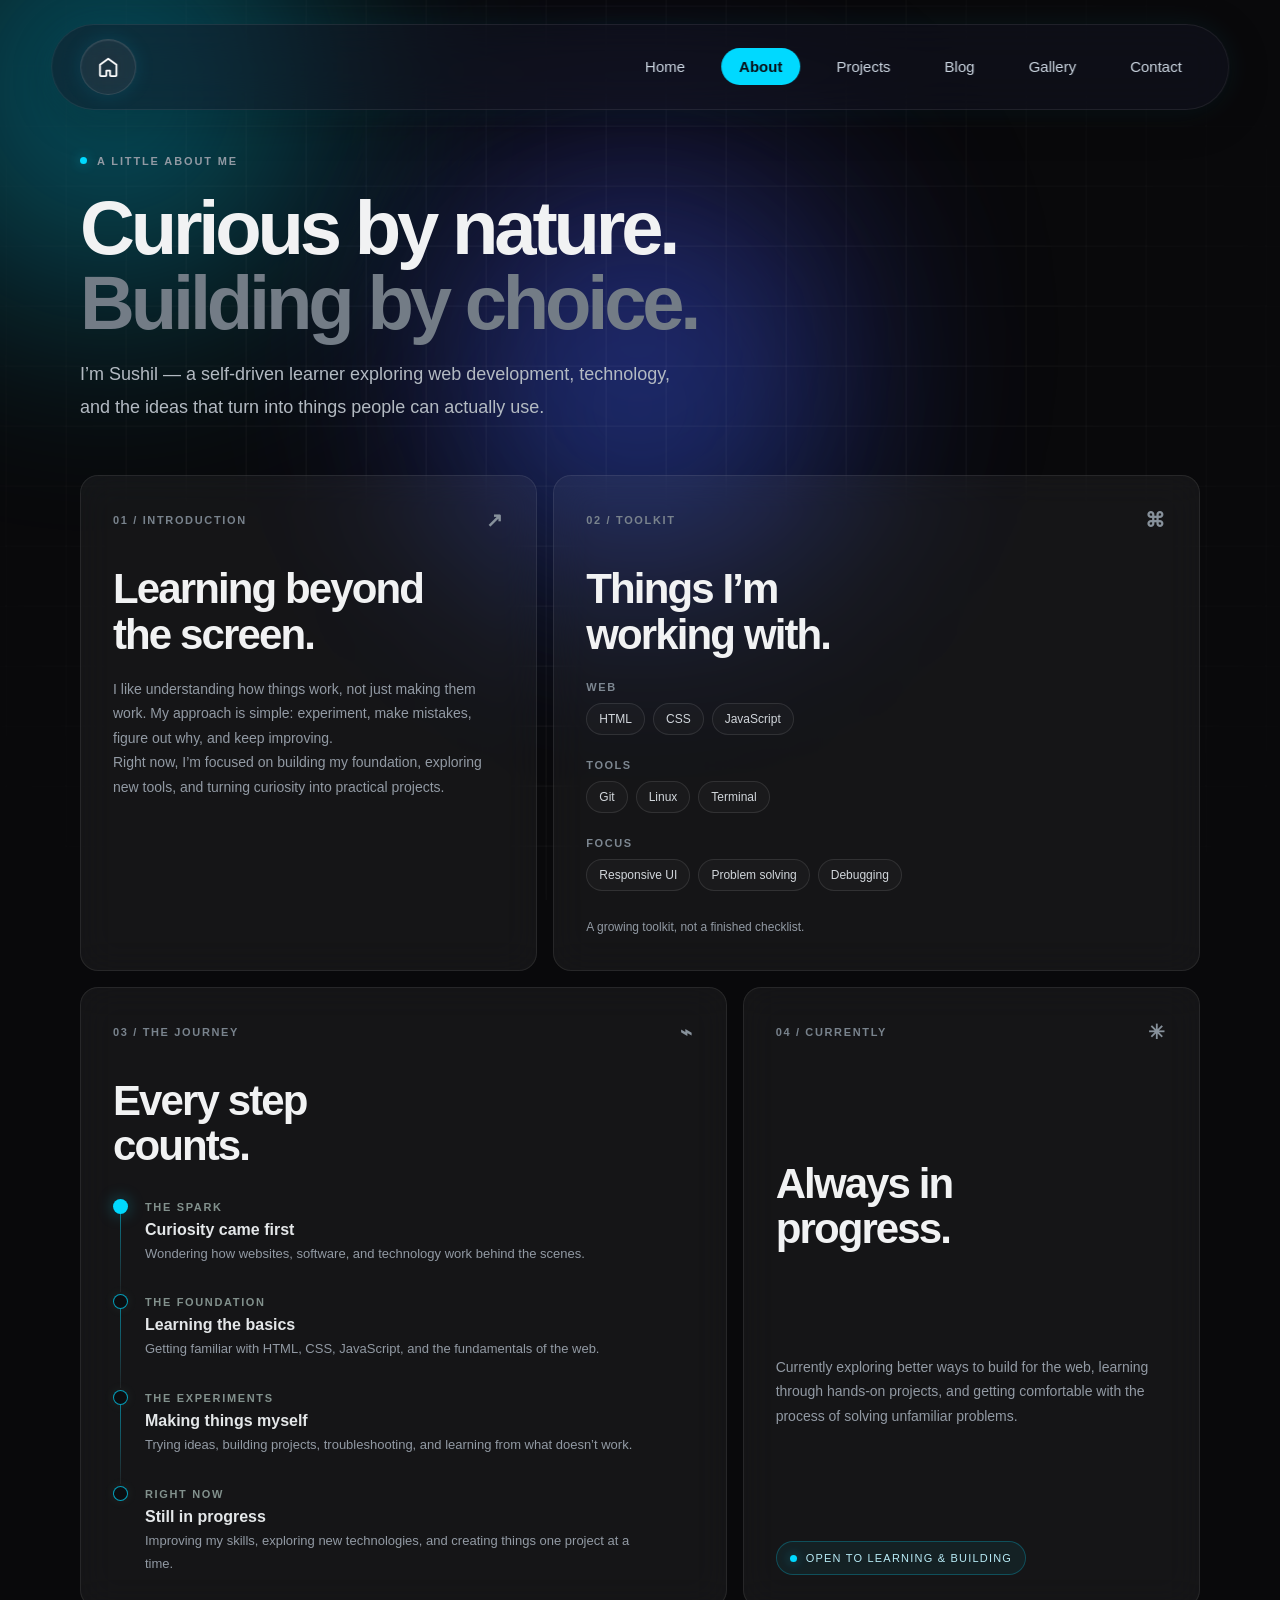
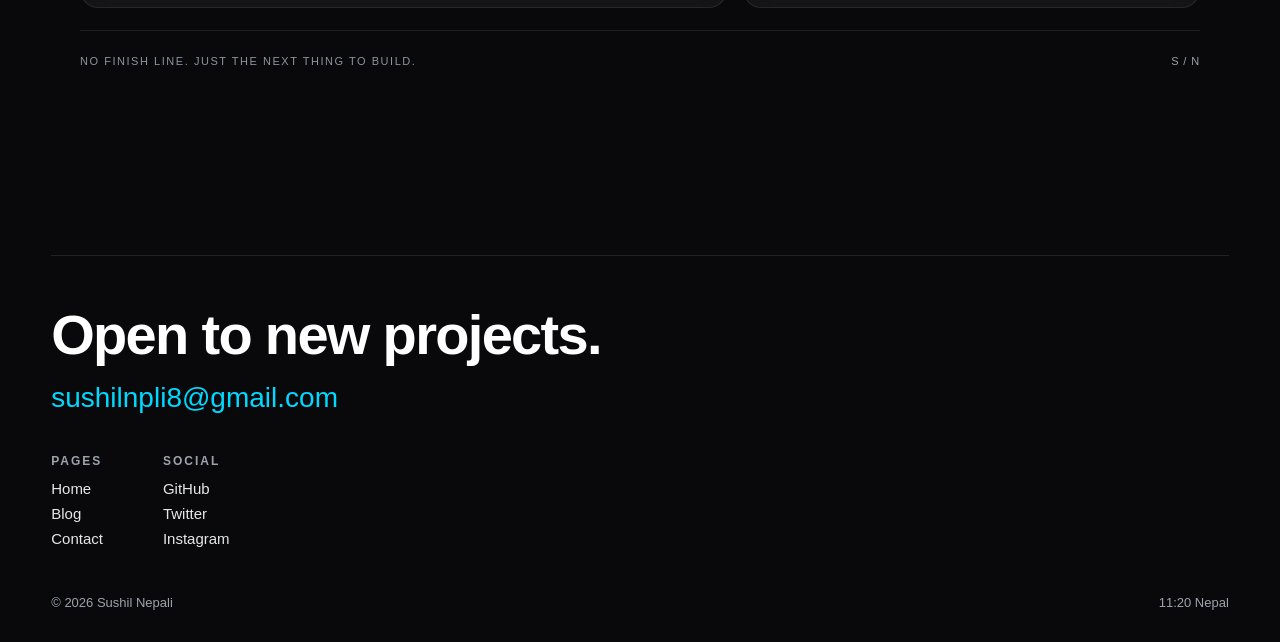
==== commit 8da2a7d6: "Add background script to about.html Added a script for background functionality." ====
--- a/about.html
+++ b/about.html
@@ -89,5 +89,6 @@
 
 <script src="js/about.js"></script>
 <script src="js/ui.js"></script>
+    <script src="js/bg.js"></script>
 </body>
 </html>
--- a/css/style.css
+++ b/css/style.css
@@ -1247,3 +1247,30 @@
 @media (prefers-reduced-motion:reduce){
     .reveal{ opacity:1; transform:none; transition:none; }
 }
+/* ---------- Animated grid ---------- */
+.grid{
+    background-image:
+        linear-gradient(rgba(255,255,255,.05) 1px,transparent 1px),
+        linear-gradient(90deg,rgba(255,255,255,.05) 1px,transparent 1px);
+    background-size:60px 60px;
+    background-position:var(--off,0px) var(--off,0px);
+}
+
+.grid-glow{
+    position:absolute;
+    inset:0;
+    pointer-events:none;
+    opacity:0;
+    transition:opacity .4s ease;
+    background-image:
+        linear-gradient(rgba(0,217,255,.55) 1px,transparent 1px),
+        linear-gradient(90deg,rgba(0,217,255,.55) 1px,transparent 1px);
+    background-size:60px 60px;
+    background-position:var(--off,0px) var(--off,0px);
+    -webkit-mask-image:radial-gradient(260px circle at var(--mx,50%) var(--my,50%),#000,transparent 70%);
+    mask-image:radial-gradient(260px circle at var(--mx,50%) var(--my,50%),#000,transparent 70%);
+}
+
+.grid-glow.on{
+    opacity:1;
+}
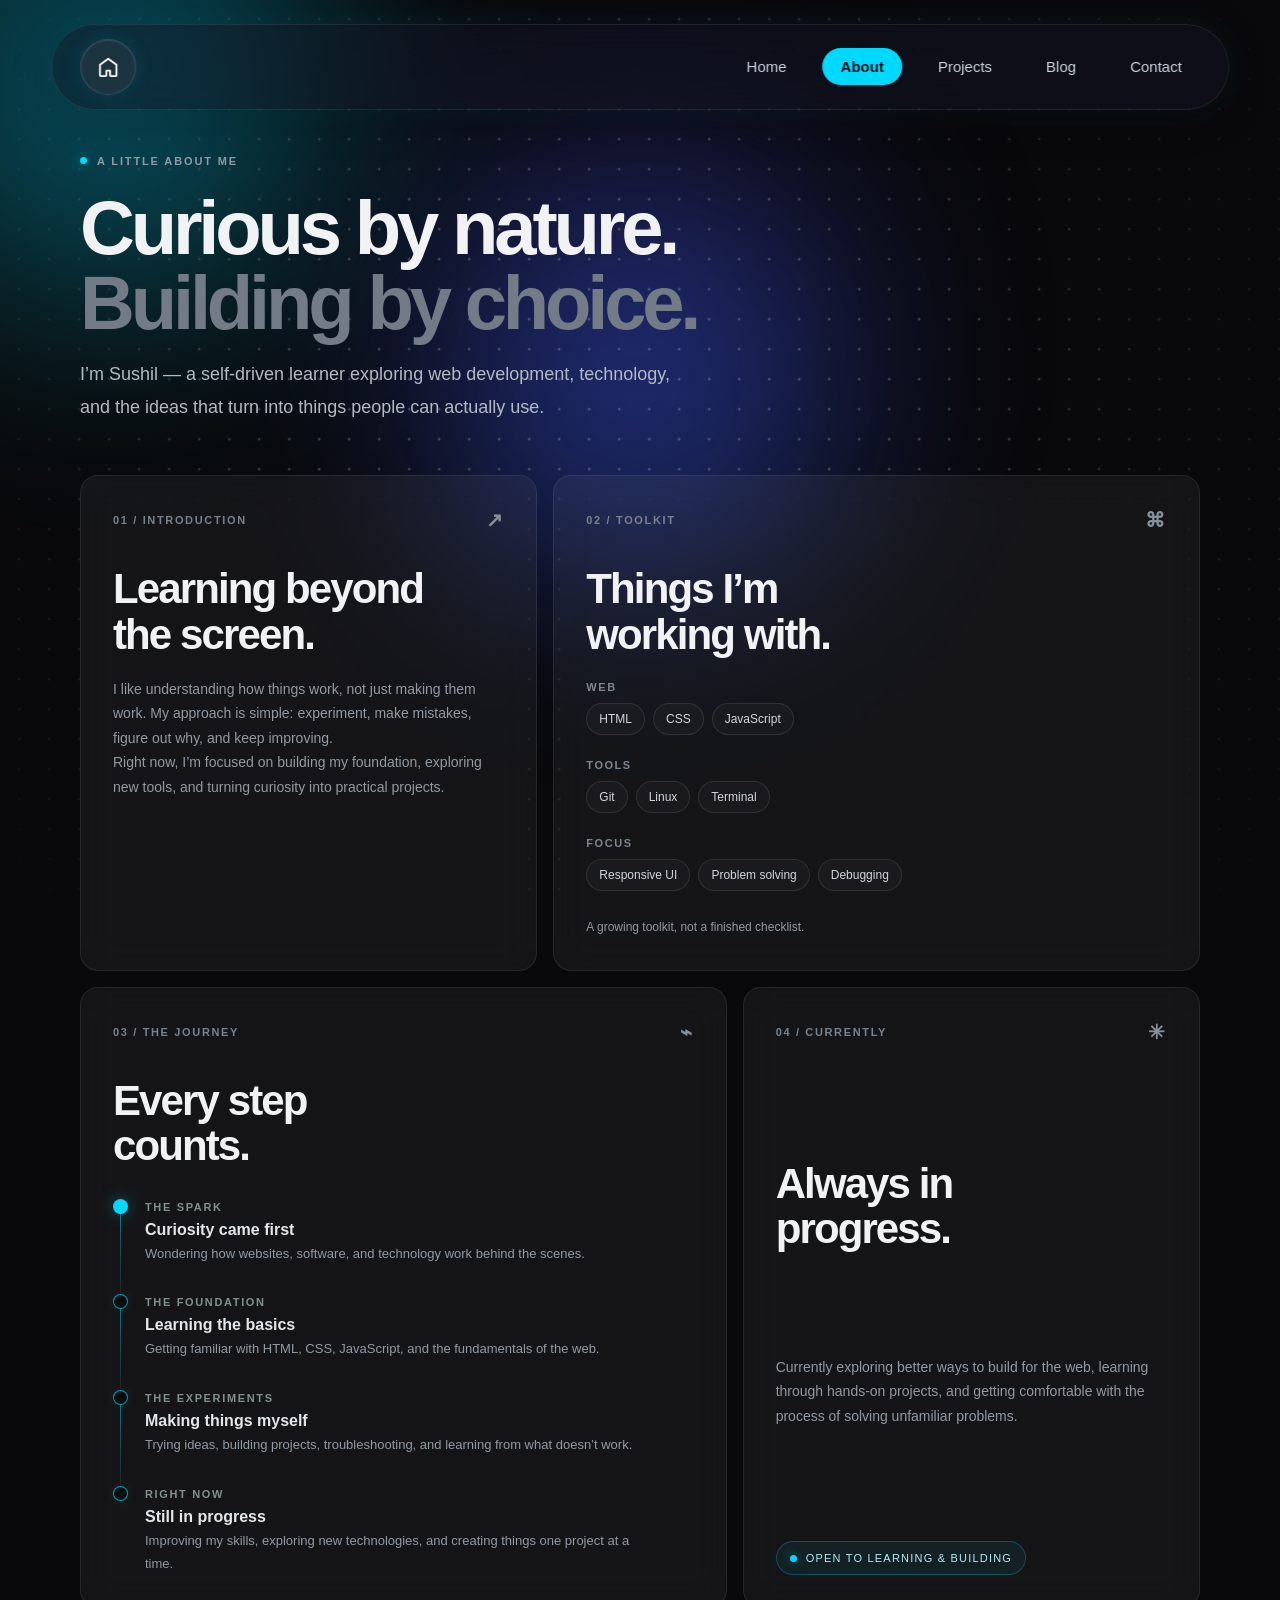
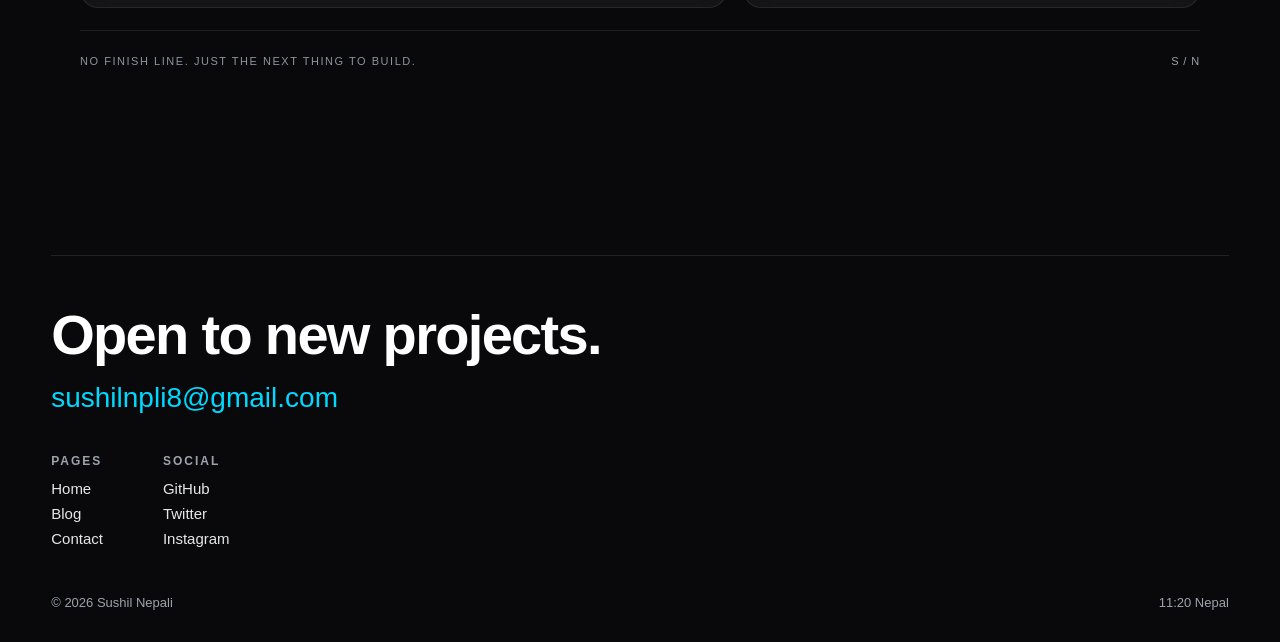
==== commit edba1dad: "Fix formatting issues in about.html" ====
--- a/about.html
+++ b/about.html
@@ -29,7 +29,6 @@
 <li><a href="about.html" class="active">About</a></li>
 <li><a href="projects.html">Projects</a></li>
 <li><a href="blog.html">Blog</a></li>
-<li><a href="gallery.html">Gallery</a></li>
 <li><a href="contact.html">Contact</a></li>
 
 </ul>
--- a/css/style.css
+++ b/css/style.css
@@ -1274,3 +1274,73 @@
 .grid-glow.on{
     opacity:1;
 }
+/* ---------- Animated grid (dots) ---------- */
+.grid{
+    background-image:radial-gradient(rgba(255,255,255,.22) 1.2px, transparent 1.7px);
+    background-size:30px 30px;
+    background-position:var(--off,0px) var(--off,0px);
+}
+
+.grid-glow{
+    position:absolute;
+    inset:0;
+    pointer-events:none;
+    opacity:0;
+    transition:opacity .4s ease;
+    background-image:radial-gradient(rgba(0,217,255,.95) 1.7px, transparent 2.3px);
+    background-size:30px 30px;
+    background-position:var(--off,0px) var(--off,0px);
+    -webkit-mask-image:radial-gradient(260px circle at var(--mx,50%) var(--my,50%),#000,transparent 70%);
+    mask-image:radial-gradient(260px circle at var(--mx,50%) var(--my,50%),#000,transparent 70%);
+}
+
+.grid-glow.on{
+    opacity:1;
+}
+/* ---------- Nav on small screens ---------- */
+.logo{
+    flex-shrink:0;          /* never let the home icon get squeezed */
+}
+
+@media (max-width:700px){
+    nav{
+        top:14px;
+        padding:8px 12px;
+        gap:10px;
+    }
+
+    .logo{
+        width:44px;
+        height:44px;
+    }
+
+    .logo svg{
+        width:20px;
+        height:20px;
+    }
+
+    .nav-links{
+        gap:2px;
+        min-width:0;
+        overflow-x:auto;    /* scrolls sideways if a very small phone still can't fit all links */
+        scrollbar-width:none;
+    }
+
+    .nav-links::-webkit-scrollbar{
+        display:none;
+    }
+
+    .nav-links li{
+        flex-shrink:0;
+    }
+
+    .nav-links li:first-child{
+        display:none;       /* the home icon already goes home, so the "Home" text link is redundant here */
+    }
+
+    .nav-links a{
+        padding:8px 11px;
+        font-size:13px;
+        white-space:nowrap;
+    }
+}
